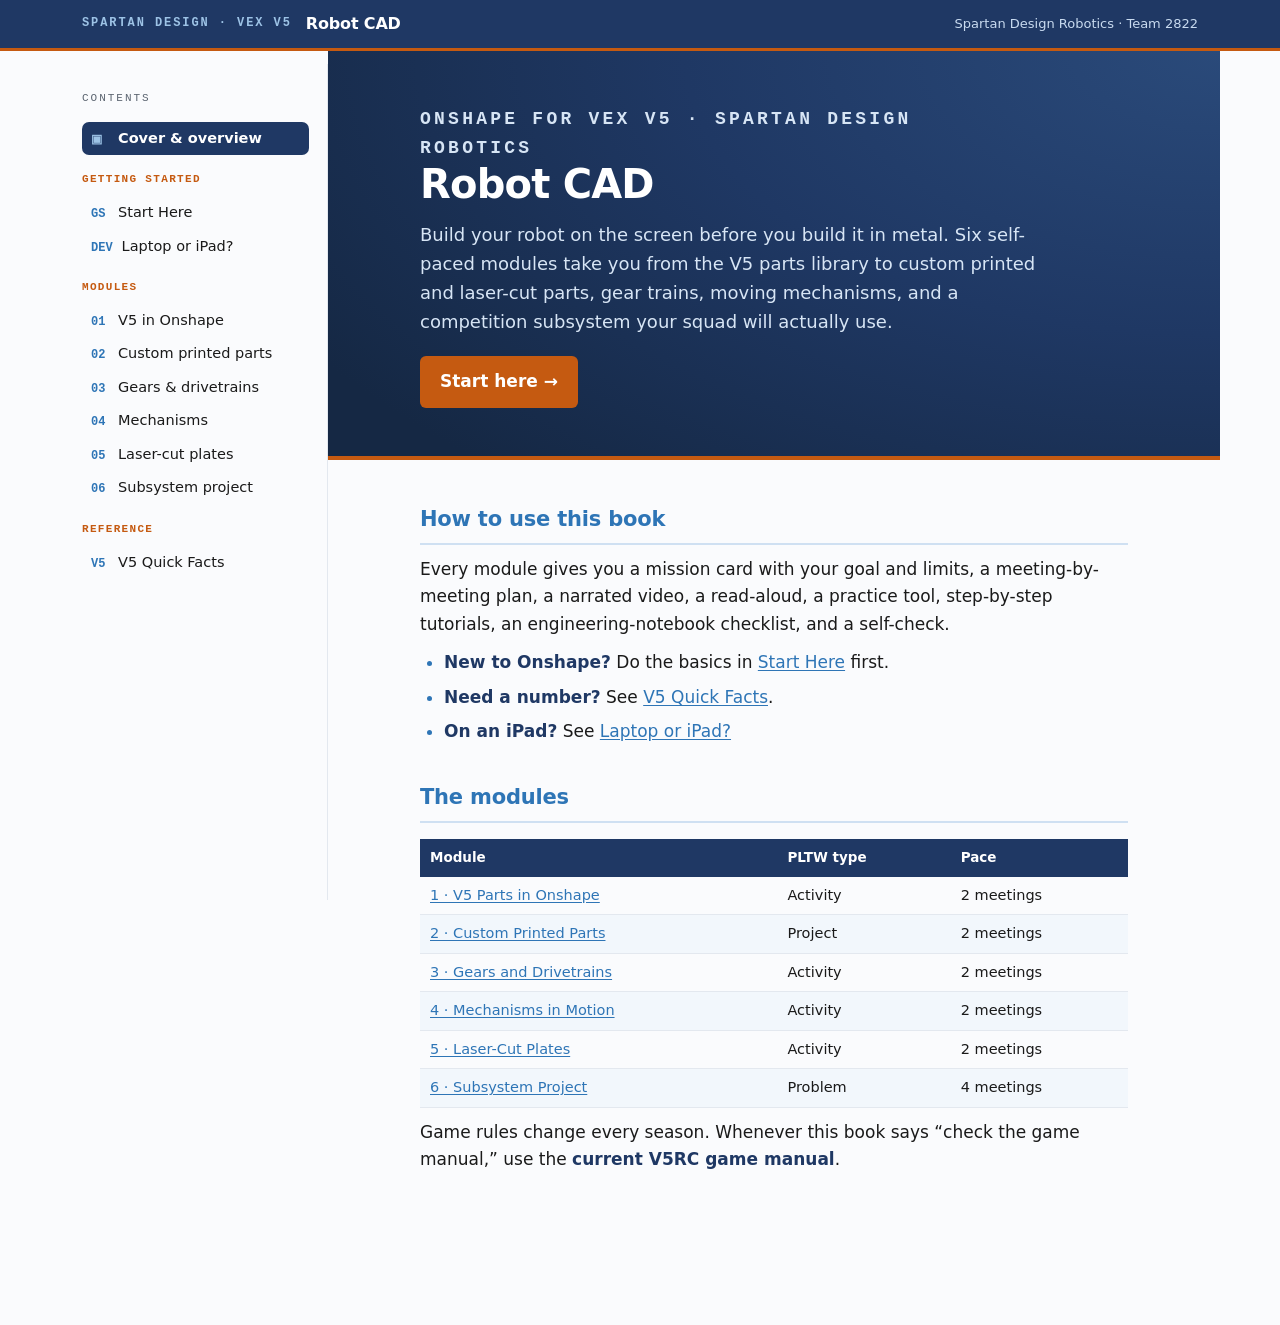
==== docs/index.html @ f84308ff "Initial commit" ====
<!doctype html>
<html lang="en"><head><meta charset="utf-8"><meta name="viewport" content="width=device-width, initial-scale=1">
<title>Robot CAD — Onshape for VEX V5</title><link rel="stylesheet" href="styles.css"></head>
<body data-chapter="index">
<header class="topbar"><div class="topbar__in"><span class="topbar__mark">SPARTAN DESIGN · VEX V5</span><span class="topbar__title">Robot CAD</span>
<span class="topbar__school">Spartan Design Robotics · Team 2822</span><button class="menu-btn" id="menuBtn" aria-label="Toggle contents">Contents</button></div></header>
<div class="book"><nav class="toc" id="toc" aria-label="Table of contents"></nav>
<main class="main">
<section class="hero"><div class="hero__in"><p class="hero__eyebrow">Onshape for VEX V5 · Spartan Design Robotics</p><h1>Robot CAD</h1>
<p>Build your robot on the screen before you build it in metal. Six self-paced modules take you from the V5 parts library to custom printed and laser-cut parts, gear trains, moving mechanisms, and a competition subsystem your squad will actually use.</p>
<a class="cta" href="start-here.html">Start here →</a></div></section>
<section class="toc-full prose"><h2>How to use this book</h2>
<p>Every module gives you a mission card with your goal and limits, a meeting-by-meeting plan, a narrated video, a read-aloud, a practice tool, step-by-step tutorials, an engineering-notebook checklist, and a self-check.</p>
<ul><li><strong>New to Onshape?</strong> Do the basics in <a href="start-here.html">Start Here</a> first.</li><li><strong>Need a number?</strong> See <a href="v5-facts.html">V5 Quick Facts</a>.</li><li><strong>On an iPad?</strong> See <a href="devices.html">Laptop or iPad?</a></li></ul>
<h2>The modules</h2><table class="dtable"><thead><tr><th>Module</th><th>PLTW type</th><th>Pace</th></tr></thead><tbody><tr><td><a href="module-1.html">1 · V5 Parts in Onshape</a></td><td>Activity</td><td>2 meetings</td></tr><tr><td><a href="module-2.html">2 · Custom Printed Parts</a></td><td>Project</td><td>2 meetings</td></tr><tr><td><a href="module-3.html">3 · Gears and Drivetrains</a></td><td>Activity</td><td>2 meetings</td></tr><tr><td><a href="module-4.html">4 · Mechanisms in Motion</a></td><td>Activity</td><td>2 meetings</td></tr><tr><td><a href="module-5.html">5 · Laser-Cut Plates</a></td><td>Activity</td><td>2 meetings</td></tr><tr><td><a href="module-6.html">6 · Subsystem Project</a></td><td>Problem</td><td>4 meetings</td></tr></tbody></table>
<p>Game rules change every season. Whenever this book says “check the game manual,” use the <strong>current V5RC game manual</strong>.</p></section>
</main></div>
<script src="nav.js"></script>
<script src="learn.js"></script>
<script src="robotcad.js"></script>
</body></html>
---- docs/styles.css ----
/* =========================================================
   Automation & Robotics — VEX EXP Textbook
   Shared stylesheet. Restyle the whole book from this one file.
   Palette continues the course's printed-doc design system.
   ========================================================= */

:root{
  --navy:#1F3864;
  --navy-deep:#152844;
  --blue:#2E75B6;
  --blue-ink:#1F4D78;
  --orange:#C55A11;
  --soft:#F2F7FC;      /* learn/info callout bg */
  --soft-line:#CFE0F2;
  --green-bg:#E2EFDA;  /* positive callout bg */
  --green-ink:#3F6B2A;
  --amber-bg:#FBEFD6;  /* safety callout bg */
  --amber-ink:#8A5400;
  --amber-line:#E7C77E;
  --ink:#1A1A1A;
  --gray:#5B6470;
  --paper:#FFFFFF;
  --wash:#FAFBFD;
  --rule:#E3E8EF;

  --font-body: ui-sans-serif, system-ui, -apple-system, "Segoe UI", Roboto, Arial, sans-serif;
  --font-mono: ui-monospace, "Cascadia Code", Consolas, "SF Mono", Menlo, monospace;

  --maxw: 1160px;
  --rail: 268px;
}

*{box-sizing:border-box;}
html{scroll-behavior:smooth;}
@media (prefers-reduced-motion: reduce){ html{scroll-behavior:auto;} *{animation:none!important;transition:none!important;} }

body{
  margin:0;
  font-family:var(--font-body);
  color:var(--ink);
  background:var(--wash);
  line-height:1.62;
  font-size:17px;
  -webkit-font-smoothing:antialiased;
  text-rendering:optimizeLegibility;
}

a{color:var(--blue);text-underline-offset:2px;}
a:hover{color:var(--navy);}
:focus-visible{outline:3px solid var(--orange);outline-offset:2px;border-radius:3px;}

/* ---------- Top bar ---------- */
.topbar{
  position:sticky;top:0;z-index:30;
  background:var(--navy);color:#fff;
  border-bottom:3px solid var(--orange);
}
.topbar__in{
  max-width:var(--maxw);margin:0 auto;padding:11px 22px;
  display:flex;align-items:center;gap:14px;
}
.topbar__mark{
  font-family:var(--font-mono);font-size:12px;letter-spacing:.16em;
  text-transform:uppercase;color:#9DC3E6;font-weight:600;
}
.topbar__title{font-weight:800;letter-spacing:-.01em;font-size:16px;}
.topbar__school{margin-left:auto;font-size:13px;color:#C9DBF0;}
.menu-btn{display:none;}

/* ---------- Shell ---------- */
.book{
  max-width:var(--maxw);margin:0 auto;
  display:grid;grid-template-columns:var(--rail) 1fr;gap:0;
  align-items:start;
}

/* ---------- Sidebar / TOC ---------- */
.toc{
  position:sticky;top:64px;align-self:start;
  height:calc(100vh - 64px);overflow-y:auto;
  padding:26px 18px 40px 22px;
  border-right:1px solid var(--rule);
  background:var(--wash);
}
.toc__head{
  font-family:var(--font-mono);font-size:11px;letter-spacing:.18em;
  text-transform:uppercase;color:var(--gray);margin:0 0 14px;
}
.toc__unit{margin:0 0 6px;}
.toc__unit > .unit-label{
  display:block;font-family:var(--font-mono);font-size:11px;letter-spacing:.12em;
  text-transform:uppercase;color:var(--orange);font-weight:700;
  margin:16px 0 7px;
}
.toc a, .toc span.dim{
  display:flex;gap:9px;align-items:baseline;
  padding:5px 9px;border-radius:7px;
  font-size:14.5px;text-decoration:none;color:var(--ink);
}
.toc a:hover{background:var(--soft);color:var(--navy);}
.toc .num{
  font-family:var(--font-mono);font-size:12px;color:var(--blue);
  min-width:18px;font-weight:700;
}
.toc span.dim{color:#9AA3AF;cursor:default;}
.toc span.dim .num{color:#C2C9D2;}
.toc a[aria-current="page"]{
  background:var(--navy);color:#fff;font-weight:700;
}
.toc a[aria-current="page"] .num{color:#9DC3E6;}

/* ---------- Main column ---------- */
.main{padding:0 0 80px;min-width:0;}
.wrap{max-width:760px;margin:0 auto;padding:0 26px;}

/* ---------- Chapter header band (signature) ---------- */
.chead{
  background:
    radial-gradient(120% 140% at 100% 0%, #2A4A7A 0%, var(--navy) 46%, var(--navy-deep) 100%);
  color:#fff;border-bottom:4px solid var(--orange);
}
.chead__in{
  max-width:760px;margin:0 auto;padding:34px 26px 30px;
  display:grid;grid-template-columns:auto 1fr;gap:22px;align-items:center;
}
.chead__num{
  font-family:var(--font-mono);font-weight:700;
  font-size:64px;line-height:.9;color:#fff;
  padding-right:22px;border-right:2px solid rgba(157,195,230,.4);
}
.chead__eyebrow{
  font-family:var(--font-mono);font-size:12px;letter-spacing:.16em;
  text-transform:uppercase;color:#9DC3E6;font-weight:600;margin:0 0 7px;
}
.chead__title{font-size:30px;line-height:1.12;font-weight:800;letter-spacing:-.015em;margin:0;}
.lede{
  max-width:760px;margin:0 auto;padding:22px 26px 4px;
}
.lede p{margin:0;font-size:18.5px;color:var(--blue-ink);font-weight:500;}

/* ---------- Prose ---------- */
.prose h2{
  font-size:21px;font-weight:800;letter-spacing:-.01em;color:var(--blue);
  margin:34px 0 8px;padding-bottom:7px;border-bottom:2px solid var(--soft-line);
}
.prose h3{font-size:17px;font-weight:800;color:var(--blue-ink);margin:22px 0 6px;}
.prose p{margin:11px 0;}
.prose ul,.prose ol{margin:11px 0;padding-left:24px;}
.prose li{margin:7px 0;}
.prose strong{color:var(--navy);font-weight:700;}
.prose em{color:var(--ink);}
.prose hr{display:none;}
.prose ul li::marker{color:var(--blue);}
.prose ol li::marker{color:var(--blue);font-weight:700;}

/* ---------- Callout cards ---------- */
.card{
  margin:18px 0;border-radius:11px;padding:15px 17px 15px 18px;
  border:1px solid var(--soft-line);background:var(--soft);
  border-left:5px solid var(--blue);
}
.card__title{
  display:flex;align-items:center;gap:8px;
  font-weight:800;color:var(--navy);font-size:15px;margin:0 0 8px;
}
.card__title .ic{font-size:16px;}
.card ul{margin:6px 0 0;padding-left:20px;}
.card li{margin:6px 0;font-size:15.5px;}
.card p{margin:8px 0;font-size:15.5px;}
.card--tip{background:#FFF3EA;border-color:#F0C9A6;border-left-color:var(--orange);}
.card--tip .card__title{color:var(--orange);}
.card--tip h3{margin-top:0;}
.card--note{background:var(--green-bg);border-color:#C5DDB4;border-left-color:var(--green-ink);}
.card--note .card__title,.card--note strong{color:var(--green-ink);}
.card--safe{background:var(--amber-bg);border-color:var(--amber-line);border-left-color:var(--amber-ink);}
.card--safe .card__title{color:var(--amber-ink);}

/* external link affordance */
a.ext::after{content:"\2197";font-size:.78em;margin-left:2px;color:var(--blue);vertical-align:super;}

/* ---------- Key terms chips ---------- */
.terms{display:flex;flex-wrap:wrap;gap:7px;margin:12px 0 4px;}
.terms .term{
  font-family:var(--font-mono);font-size:12.5px;
  background:#fff;border:1px solid var(--soft-line);color:var(--blue-ink);
  padding:4px 9px;border-radius:999px;
}

/* ---------- Sources ---------- */
.sources{
  margin-top:30px;padding-top:14px;border-top:1px solid var(--rule);
  font-size:13px;color:var(--gray);
}

/* ---------- Pager ---------- */
.pager{
  max-width:760px;margin:34px auto 0;padding:0 26px;
  display:flex;gap:12px;justify-content:space-between;
}
.pager a{
  flex:1;text-decoration:none;border:1px solid var(--rule);border-radius:11px;
  padding:13px 16px;background:#fff;color:var(--ink);transition:border-color .15s,transform .15s;
}
.pager a:hover{border-color:var(--blue);transform:translateY(-1px);}
.pager .dir{font-family:var(--font-mono);font-size:11px;letter-spacing:.12em;text-transform:uppercase;color:var(--gray);}
.pager .name{display:block;font-weight:700;color:var(--navy);margin-top:3px;}
.pager .next{text-align:right;}
.pager .ph{flex:1;}

/* ---------- Landing (index) ---------- */
.hero{
  background:radial-gradient(120% 140% at 100% 0%, #2A4A7A 0%, var(--navy) 50%, var(--navy-deep) 100%);
  color:#fff;border-bottom:4px solid var(--orange);
}
.hero__in{max-width:760px;margin:0 auto;padding:54px 26px 44px;}
.hero__eyebrow{font-family:var(--font-mono);font-size:12px;letter-spacing:.18em;text-transform:uppercase;color:#9DC3E6;font-weight:600;margin:0 0 12px;}
.hero h1{font-size:40px;line-height:1.06;font-weight:800;letter-spacing:-.02em;margin:0 0 14px;max-width:18ch;}
.hero p{font-size:18px;color:#D7E5F5;margin:0;max-width:54ch;}
.toc-full{max-width:760px;margin:0 auto;padding:8px 26px 60px;}

/* ---------- Mobile ---------- */
@media (max-width:880px){
  .book{grid-template-columns:1fr;}
  .menu-btn{
    display:inline-flex;margin-left:auto;background:rgba(255,255,255,.12);
    color:#fff;border:1px solid rgba(255,255,255,.3);border-radius:8px;
    padding:6px 11px;font-size:13px;font-family:var(--font-mono);letter-spacing:.08em;cursor:pointer;
  }
  .topbar__school{display:none;}
  .toc{
    position:static;height:auto;border-right:none;border-bottom:1px solid var(--rule);
    display:none;
  }
  .toc.open{display:block;}
  .chead__num{font-size:46px;}
  .chead__title{font-size:24px;}
}

/* ---------- Figures, formulas & data tables (added Ch. 3) ---------- */
.fig{margin:26px 0;}
.fig svg{display:block;width:100%;max-width:640px;height:auto;margin:0 auto;}
.fig figcaption{
  font-size:13.5px;color:var(--gray);text-align:center;
  max-width:54ch;margin:10px auto 0;line-height:1.45;
}
.formula{
  font-family:var(--font-mono);font-size:16px;color:var(--blue-ink);
  background:var(--soft);border-left:5px solid var(--blue);
  border-radius:0 10px 10px 0;padding:12px 16px;margin:14px 0;
}
.dtable{
  width:100%;border-collapse:collapse;margin:16px 0 6px;font-size:14.5px;
}
.dtable th{
  background:var(--navy);color:#fff;font-weight:700;text-align:left;
  padding:8px 10px;font-size:13.5px;
}
.dtable td{
  padding:7px 10px;border-bottom:1px solid var(--rule);vertical-align:top;
}
.dtable tbody tr:nth-child(even){background:var(--soft);}
.tnote{font-size:13px;color:var(--gray);margin:2px 0 18px;}
@media (max-width:880px){
  .dtable{display:block;overflow-x:auto;white-space:nowrap;}
}

/* inline mono for short math fragments (added Ch. 4) */
.inl{
  font-family:var(--font-mono);font-size:.92em;
  background:#F4F4F4;padding:1px 5px;border-radius:4px;color:var(--blue-ink);
}

/* build-constraint callout (added Ch. 4) — navy "rules of the build" accent */
.card--constraint{background:#F1F5FB;border-color:#CFE0F2;border-left-color:var(--navy);}
.card--constraint .card__title{color:var(--navy);}

/* ---------- CAD track: "see it" callouts for Onshape / technical drawings ---------- */
.card--cad{background:#ECF5F6;border-color:#BBDDE0;border-left-color:#1E6470;}
.card--cad .card__title{color:#1E6470;}
.card--cad .cad-note{font-size:13.5px;color:var(--gray);margin:8px 0 0;}
.card--cad .cad-try{
  margin:12px 0 0;padding:10px 12px;background:#fff;border:1px dashed #9FC6CB;
  border-radius:8px;font-size:14.5px;
}
.card--cad .cad-try strong{color:var(--orange);}
/* simplified engineering-drawing figure */
.cad-dwg{display:block;width:100%;max-width:620px;height:auto;margin:4px auto 0;}

/* ---------- "Code it" enrichment card (code track) ---------- */
.card--code{background:#F1F1FB;border-color:#D3D2F0;border-left-color:#4B4DA6;}
.card--code .card__title{color:#4B4DA6;}
.card--code .code{margin:11px 0 0;}
.card--code .code-try{
  margin:12px 0 0;padding:10px 12px;background:#fff;border:1px dashed #B6B5E2;
  border-radius:8px;font-size:14.5px;
}
.card--code .code-try strong{color:var(--orange);}
.code .mark{color:#4B4DA6;font-weight:700;}

/* ---------- code & pseudocode blocks (added Ch. 9) ---------- */
.codetag{
  display:block;font-family:var(--font-mono);font-size:10.5px;letter-spacing:.14em;
  text-transform:uppercase;font-weight:700;color:var(--gray);margin:18px 0 5px;
}
.codetag .dot{color:var(--blue);}
.codetag.plan .dot{color:var(--orange);}
.code{
  font-family:var(--font-mono);font-size:13.5px;line-height:1.6;
  background:#F4F4F4;border:1px solid #E4E4E4;border-left:3px solid var(--blue);
  border-radius:8px;padding:13px 16px;margin:0 0 6px;color:#243240;
  white-space:pre;overflow-x:auto;tab-size:2;
}
.code.plan{border-left-color:var(--orange);}
.code .cmt{color:#6E7B89;font-style:italic;}
.code .kw{color:var(--blue);font-weight:700;}
.code .lit{color:#1E6470;}

/* ---------- Line simulator + code tutorial (added Ch. 12) ---------- */
.sim{margin:26px 0;background:var(--paper);border:1px solid var(--rule);border-radius:14px;padding:14px 14px 12px;}
.sim svg{display:block;width:100%;height:auto;}
.sim__bar{display:flex;flex-wrap:wrap;gap:8px;align-items:center;margin:10px 0 0;}
.sim__btn{
  font:600 13px var(--font-body);color:var(--navy);background:var(--soft);
  border:1px solid var(--soft-line);border-radius:8px;padding:6px 12px;cursor:pointer;
}
.sim__btn:hover{background:#E4EEF9;}
.sim__btn--go{background:var(--navy);color:#fff;border-color:var(--navy);}
.sim__btn--go:hover{background:var(--navy-deep);}
.sim__phase{margin-left:auto;font-family:var(--font-mono);font-size:12px;color:var(--gray);}
.sim__say{margin:10px 0 0;padding:10px 12px;background:var(--soft);border-left:4px solid var(--blue);
  border-radius:0 8px 8px 0;font-size:15px;min-height:3.2em;}
.sim__split{display:grid;grid-template-columns:1fr;gap:12px;margin-top:12px;}
.sim__code{margin:0;}
.sim__code .ln{display:block;border-radius:4px;padding:0 4px;margin:0 -4px;transition:background .2s;}
.sim__code .ln.on{background:#FFE3CC;box-shadow:inset 3px 0 0 var(--orange);}
.sim__legend{font-size:13px;color:var(--gray);margin:6px 0 0;}
@media (max-width:640px){ .sim__phase{margin-left:0;width:100%;} }

/* step-by-step code tutorial */
.tut{counter-reset:tut;margin:18px 0;}
.tut__step{position:relative;border:1px solid var(--rule);background:var(--paper);border-radius:12px;
  padding:16px 18px 14px 62px;margin:0 0 16px;}
.tut__step::before{
  counter-increment:tut;content:counter(tut);
  position:absolute;left:16px;top:15px;width:32px;height:32px;border-radius:50%;
  background:var(--navy);color:#fff;font-weight:800;font-size:16px;
  display:flex;align-items:center;justify-content:center;
}
.tut__step h3{margin:2px 0 6px;font-size:18px;color:var(--navy);}
.tut__step .code{margin:10px 0 6px;}
.tut__step svg{display:block;width:100%;max-width:560px;height:auto;margin:8px auto 4px;}
.tut__goal{font-size:13px;font-family:var(--font-mono);letter-spacing:.06em;text-transform:uppercase;color:var(--orange);font-weight:700;margin:0;}
.tut__check{margin:10px 0 0;padding:9px 12px;background:var(--green-bg);border-radius:8px;font-size:14.5px;}
.tut__check strong{color:var(--green-ink);}
.tut__fix{margin:8px 0 0;padding:9px 12px;background:var(--amber-bg);border-radius:8px;font-size:14.5px;}
.tut__fix strong{color:var(--amber-ink);}
.code .new{background:#E6F0FA;display:inline-block;min-width:100%;margin:0 -16px;padding:0 16px;box-sizing:content-box;box-shadow:inset 3px 0 0 var(--blue);}
@media (max-width:640px){ .tut__step{padding:52px 14px 12px;} .tut__step::before{left:14px;top:12px;} }

/* embedded video (added Ch. 12) */
.video{margin:22px 0 28px;}
.video video{display:block;width:100%;height:auto;border-radius:12px;border:1px solid var(--rule);background:#000;}
.video figcaption{font-size:13.5px;color:var(--gray);text-align:center;margin:8px 0 0;}

/* two-column simulator + toggle (added Ch. 10) */
.sim__split--2{grid-template-columns:minmax(0,1.35fr) minmax(0,1fr);align-items:center;margin-top:0;}
.sim__split--2 svg{max-width:300px;margin:0 auto;}
.sim__toggle{font-size:14px;color:var(--ink);display:inline-flex;align-items:center;gap:6px;cursor:pointer;}
@media (max-width:760px){ .sim__split--2{grid-template-columns:1fr;} }
.tut__pair{display:grid;grid-template-columns:minmax(0,.8fr) minmax(0,1.2fr);gap:10px;align-items:start;}
.tut__pair .code{margin:10px 0 6px;}
@media (max-width:760px){ .tut__pair{grid-template-columns:1fr;} }

/* simulator sliders (added Ch. 11) */
.sim__ctl{display:flex;flex-wrap:wrap;gap:10px 22px;margin:8px 0 0;font-size:14px;color:var(--ink);}
.sim__ctl label{display:inline-flex;align-items:center;gap:8px;}
.sim__ctl input[type=range]{width:180px;accent-color:var(--orange);}
.calib{display:grid;grid-template-columns:repeat(10,minmax(0,1fr));gap:4px;margin:10px 0 0;}
.calib span{font-family:var(--font-mono);font-size:12px;text-align:center;padding:4px 0;border-radius:5px;background:#E3E8EF;color:var(--gray);}
.calib span.got{background:#DEEAF6;color:var(--blue-ink);font-weight:700;}
.calib span.now{background:#FFE3CC;color:var(--orange);font-weight:700;}
.calib__out{display:flex;flex-wrap:wrap;gap:8px 18px;margin:10px 0 0;font-family:var(--font-mono);font-size:14px;}
.calib__out b{color:var(--navy);}

/* virtual controller (added Ch. 13) */
.pad{display:flex;justify-content:space-between;align-items:center;gap:12px;margin:10px 0 4px;padding:10px 18px;background:#1F3864;border-radius:40px;color:#fff;}
.pad__stick{display:flex;flex-direction:column;align-items:center;gap:6px;min-width:150px;}
.pad__lab{font-size:12px;color:#C9DBF0;}
.pad__lab b{color:#fff;}
.pad__v{writing-mode:vertical-lr;direction:rtl;height:130px;width:30px;accent-color:var(--orange);cursor:grab;}
.pad__v.h{writing-mode:horizontal-tb;direction:ltr;height:30px;width:150px;}
.pad .inl{background:rgba(255,255,255,.15);color:#fff;}
.pad__btns{display:flex;flex-direction:column;gap:8px;}
.pad__btns .sim__btn{min-width:84px;touch-action:none;user-select:none;}
@media (max-width:560px){ .pad{border-radius:18px;padding:10px;} .pad__stick{min-width:0;} .pad__v.h{width:110px;} }
.code .newi{background:#E6F0FA;box-shadow:inset 0 -2px 0 var(--blue);border-radius:3px;}

/* plan builder (added Ch. 9) */
.plan{display:grid;grid-template-columns:1fr 1fr;gap:14px;margin:12px 0 0;}
.plan__h{font-size:12px;font-family:var(--font-mono);letter-spacing:.1em;text-transform:uppercase;color:var(--gray);font-weight:700;margin:0 0 6px;}
.plan__bank{display:flex;flex-direction:column;gap:6px;}
.plan__bank .sim__btn{text-align:left;font-weight:600;}
.plan__list{margin:0;padding-left:22px;min-height:120px;background:#F4F4F4;border:1px dashed #C9D2DD;border-radius:8px;padding-top:8px;padding-bottom:8px;}
.plan__list li{margin:4px 0;}
.plan__step{font:14px var(--font-mono);background:#fff;border:1px solid var(--soft-line);border-radius:6px;padding:5px 8px;cursor:pointer;text-align:left;color:var(--ink);width:calc(100% - 8px);}
.plan__step span{color:var(--gray);float:right;}
.plan__step.on{background:#FFE3CC;border-color:var(--orange);}
.plan__empty{list-style:none;color:var(--gray);font-size:13px;margin-left:-22px !important;}
@media (max-width:640px){ .plan{grid-template-columns:1fr;} }

/* setup checklist (added Set Up Your Tools) */
.checks{list-style:none;margin:0;padding:0;}
.checks li{margin:6px 0;font-size:15.5px;}
.checks label{display:flex;gap:10px;align-items:flex-start;cursor:pointer;}
.checks input{margin-top:4px;width:18px;height:18px;accent-color:var(--green-ink);flex:none;}
.checks__bar{height:10px;border-radius:5px;background:#E3E8EF;margin:10px 0 0;overflow:hidden;}
.checks__bar span{display:block;height:100%;width:0;background:var(--green-ink);transition:width .3s;}

/* robot-or-not cards (added Ch. 2) */
.rq{display:grid;grid-template-columns:repeat(auto-fill,minmax(130px,1fr));gap:8px;}
.rq__card{display:flex;flex-direction:column;align-items:center;gap:4px;padding:10px 6px;border:2px solid var(--soft-line);border-radius:12px;background:#fff;cursor:pointer;font:600 14px var(--font-body);color:var(--ink);}
.rq__card:hover{border-color:var(--blue);}
.rq__card.on{border-color:var(--orange);background:#FFF3EA;}
.rq__ic{font-size:30px;}
.rq__chip{display:inline-block;font:700 12px var(--font-mono);padding:2px 8px;border-radius:999px;margin:0 2px 6px 0;}
.rq__chip.yes{background:var(--green-bg);color:var(--green-ink);}
.rq__chip.no{background:#FDE8E6;color:#B42318;}

/* interactive decision matrix (added Ch. 5) */
.dm__wrap{overflow-x:auto;}
.dm__t{min-width:520px;white-space:normal;}
.dm__t input{font:inherit;font-size:14px;border:1px solid var(--soft-line);border-radius:6px;padding:4px 6px;background:#fff;color:var(--ink);}
.dm__t thead input{font-weight:700;width:100%;min-width:90px;}
.dm__rn{width:100%;min-width:140px;}
.dm__w,.dm__s{width:52px;}
.dm__x{display:block;font-family:var(--font-mono);font-size:11px;color:var(--gray);margin-top:2px;}
.dm__tot{font-family:var(--font-mono);font-weight:800;font-size:16px;}
.dm__tot.win{background:#FFE3CC !important;color:var(--orange);}
.dm__msg{font-size:14.5px;margin:6px 0 0;}

/* decomposition explorer (added Ch. 7) */
.dz__tabs{display:flex;flex-wrap:wrap;gap:6px;margin:0 0 10px;}
.dz{display:grid;grid-template-columns:minmax(0,1fr) 28px minmax(0,1fr);gap:8px;align-items:center;}
.dz__head{font:700 12px var(--font-mono);letter-spacing:.1em;text-transform:uppercase;color:var(--gray);}
.dz__job{text-align:left;font:600 15px var(--font-body);padding:10px 12px;border:2px solid var(--soft-line);border-radius:10px;background:#fff;cursor:pointer;color:var(--ink);}
.dz__job:hover{border-color:var(--blue);}
.dz__job.on{border-color:var(--orange);background:#FFF3EA;}
.dz__arrow{text-align:center;color:var(--gray);font-size:20px;}
.dz__tool{font-weight:700;color:var(--navy);background:var(--soft);border-radius:10px;padding:10px 12px;font-size:15px;}

/* ---------- Model & Make additions ---------- */
.gloss{margin:1em 0;}
.gloss dt{font-weight:700;color:var(--navy);margin-top:14px;}
.gloss dt .wk{font-family:var(--font-mono);font-size:11px;letter-spacing:.08em;text-transform:uppercase;color:var(--gray);font-weight:600;margin-left:8px;}
.gloss dd{margin:2px 0 0 0;}
.cta{display:inline-block;background:var(--orange);color:#fff;font-weight:700;text-decoration:none;padding:12px 20px;border-radius:6px;margin:6px 0 4px;}
.cta:hover{background:var(--navy);color:#fff;}
.hero .cta{margin-top:20px;}
.dtable{max-width:100%;}
.prose .tablewrap{overflow-x:auto;}

/* ---------- Listen bar ---------- */
.listen{margin:18px 0 6px;padding:12px 14px;background:var(--soft);border:1px solid var(--soft-line);border-radius:12px;}
.listen__head{display:flex;align-items:center;gap:8px;margin-bottom:8px;color:var(--navy);}
.listen__len{margin-left:auto;font-family:var(--font-mono);font-size:12px;color:var(--gray);}
.listen audio{width:100%;}
.listen__speed{display:flex;gap:6px;align-items:center;flex-wrap:wrap;margin-top:6px;font-size:14px;color:var(--gray);}
.listen__speed button{font:inherit;font-size:13px;padding:4px 10px;border:1px solid var(--soft-line);background:#fff;border-radius:999px;cursor:pointer;color:var(--ink);}
.listen__speed button[aria-pressed="true"]{background:var(--navy);color:#fff;border-color:var(--navy);}

/* ---------- Self-check quiz ---------- */
.quiz{margin:18px 0 26px;}
.quiz__intro{color:var(--gray);font-size:15px;}
.quiz__q{border:1px solid var(--rule);background:var(--paper);border-radius:12px;padding:12px 14px 10px;margin:0 0 14px;}
.quiz__q legend{font-weight:700;color:var(--ink);padding:0 4px;font-size:17px;line-height:1.4;}
.quiz__n{display:inline-grid;place-items:center;width:26px;height:26px;border-radius:50%;background:var(--navy);color:#fff;font-size:13px;margin-right:4px;vertical-align:1px;}
.quiz__opts{display:grid;gap:8px;margin:8px 0 4px;}
.quiz__opt{display:flex;gap:10px;align-items:flex-start;text-align:left;font:inherit;font-size:16px;line-height:1.4;padding:10px 12px;border:1.5px solid var(--rule);border-radius:10px;background:#fff;color:var(--ink);cursor:pointer;}
.quiz__opt:hover:not(:disabled){border-color:var(--blue);background:var(--soft);}
.quiz__l{flex:none;font-family:var(--font-mono);font-weight:700;color:var(--blue);}
.quiz__opt.is-right{border-color:var(--green-ink);background:var(--green-bg);}
.quiz__opt.is-right .quiz__l{color:var(--green-ink);}
.quiz__opt.is-wrong{border-color:#B42318;background:#FDECEA;opacity:.75;text-decoration:line-through;}
.quiz__opt:disabled{cursor:default;}
.quiz__fb{margin:6px 0 2px;font-size:15px;min-height:0;}
.quiz__fb.is-right{padding:8px 10px;background:var(--green-bg);border-radius:8px;}
.quiz__fb.is-right strong{color:var(--green-ink);}
.quiz__fb.is-wrong{padding:8px 10px;background:var(--amber-bg);border-radius:8px;}
.quiz__fb.is-wrong strong{color:var(--amber-ink);}
.quiz__foot{display:flex;align-items:center;gap:10px;flex-wrap:wrap;}
.quiz__score{font-weight:700;color:var(--navy);}

/* ---------- Dial caliper practice ---------- */
.dialsim .sim__bar label{font-size:14.5px;}
.dialsim__range{flex:1;min-width:160px;accent-color:var(--orange);}
.dialsim__in{font:inherit;font-family:var(--font-mono);font-size:16px;padding:5px 8px;border:1.5px solid var(--rule);border-radius:8px;width:7em;}
.dialsim__practice{border-top:1px dashed var(--rule);padding-top:10px;}
.transcript{margin:-14px 0 24px;font-size:15px;}
.transcript summary{cursor:pointer;color:var(--blue);font-weight:600;}
.transcript p{background:var(--paper);border:1px solid var(--rule);border-radius:10px;padding:10px 12px;margin:8px 0 0;}

/* ---------- More interactives ---------- */
.viewsim__grid{display:grid;grid-template-columns:minmax(0,.9fr) minmax(0,1.1fr);gap:14px;align-items:center;}
.viewsim__obj svg{max-width:260px;margin:0 auto;}
.viewsim__ask{font-size:17px;margin:0 0 8px;}
.viewsim__opts{display:grid;grid-template-columns:repeat(3,minmax(0,1fr));gap:8px;}
.viewsim__opt{position:relative;background:#fff;border:1.5px solid var(--rule);border-radius:10px;padding:8px;cursor:pointer;}
.viewsim__opt svg{width:100%;height:96px;}
.viewsim__opt span{position:absolute;left:8px;top:6px;font-family:var(--font-mono);font-weight:700;color:var(--blue);font-size:13px;}
.viewsim__opt:hover{border-color:var(--blue);}
.viewsim__opt.is-right{border-color:var(--green-ink);background:var(--green-bg);}
.viewsim__opt.is-wrong{border-color:#B42318;background:#FDECEA;opacity:.7;}
@media (max-width:640px){.viewsim__grid{grid-template-columns:1fr;}}
.fitsim .sim__bar label{display:flex;align-items:center;gap:8px;flex:1;font-size:14.5px;}
.fitsim__r{flex:1;accent-color:var(--orange);}
.devsim__in{display:grid;grid-template-columns:repeat(3,minmax(0,1fr));gap:10px;margin-bottom:8px;}
.devsim__in label{display:flex;flex-direction:column;font-size:14px;font-weight:600;color:var(--navy);gap:4px;}
.devsim__in input{font:inherit;font-family:var(--font-mono);font-size:16px;padding:6px 8px;border:1.5px solid var(--rule);border-radius:8px;}
.explodesim .sim__bar label,.overhangsim .sim__bar label{display:flex;align-items:center;gap:8px;flex:1;font-size:14.5px;}
.explodesim__r,.overhangsim__r{flex:1;accent-color:var(--orange);}
.decksim .sim__bar{gap:10px 14px;}
.decksim .sim__bar label{font-size:14px;display:flex;align-items:center;gap:6px;}
.decksim select{font:inherit;font-size:14px;padding:4px 6px;border:1.5px solid var(--rule);border-radius:8px;background:#fff;}
.dimsim__grid{display:grid;grid-template-columns:minmax(0,1.2fr) minmax(0,1fr);gap:12px;align-items:start;}
.dimsim__list{display:grid;gap:6px;font-size:14.5px;}
.dimsim__list label{display:flex;gap:8px;align-items:flex-start;padding:6px 8px;border:1px solid var(--rule);border-radius:8px;background:#fff;cursor:pointer;}
@media (max-width:700px){.dimsim__grid{grid-template-columns:1fr;}}
.kerfsim .sim__bar label,.slotsim .sim__bar label,.configsim .sim__bar label{display:flex;align-items:center;gap:8px;flex:1;font-size:14.5px;}
.kerfsim__r,.slotsim__r,.configsim__s{flex:1;accent-color:var(--orange);}
.configsim__grid{display:grid;grid-template-columns:minmax(0,1.2fr) minmax(0,.8fr);gap:12px;align-items:center;}
.configsim__grid svg{max-width:240px;margin:0 auto;}
.configsim__t label{display:flex;gap:8px;align-items:center;cursor:pointer;}
@media (max-width:640px){.configsim__grid{grid-template-columns:1fr;}}
.branchsim .sim__bar{gap:6px;}
.preflight__dims{display:grid;grid-template-columns:repeat(3,minmax(0,1fr)) minmax(0,1.6fr);gap:10px;}
.preflight__dims label{display:flex;flex-direction:column;font-size:14px;font-weight:600;color:var(--navy);gap:4px;}
.preflight__dims input{font:inherit;font-family:var(--font-mono);font-size:15px;padding:6px 8px;border:1.5px solid var(--rule);border-radius:8px;min-width:0;}
.preflight__list{display:grid;gap:6px;margin:12px 0 4px;font-size:14.5px;}
.preflight__list label{display:flex;gap:8px;align-items:flex-start;padding:6px 8px;border:1px solid var(--rule);border-radius:8px;background:#fff;cursor:pointer;}
@media (max-width:640px){.preflight__dims{grid-template-columns:repeat(3,minmax(0,1fr));}.preflight__name{grid-column:1/-1;}}

/* ---------- Mission card + step-by-step plan ---------- */
.mission{border:1px solid var(--rule);border-top:5px solid var(--navy);border-radius:12px;background:var(--paper);padding:14px 16px;margin:18px 0 8px;}
.mission__head{display:flex;flex-wrap:wrap;gap:8px 14px;align-items:center;}
.apb{display:inline-block;font-weight:800;font-size:14px;padding:4px 12px;border-radius:999px;color:#fff;}
.apb--activity{background:var(--blue);} .apb--project{background:var(--orange);} .apb--problem{background:var(--green-ink);}
.mission__when{font-family:var(--font-mono);font-size:13px;color:var(--gray);}
.mission__apb{font-size:15px;color:var(--gray);margin:8px 0 10px;}
.mission__grid{display:grid;grid-template-columns:repeat(3,minmax(0,1fr));gap:10px;}
.mission__box{background:#fff;border:1px solid var(--rule);border-radius:10px;padding:10px 12px;}
.mission__box--goal{border-color:var(--navy);box-shadow:inset 4px 0 0 var(--navy);}
.mission__box h3{margin:0 0 6px;font-size:16px;color:var(--navy);}
.mission__box ul{margin:0;padding-left:18px;font-size:15px;}
.mission__box li{margin:3px 0;}
@media (max-width:900px){.mission__grid{grid-template-columns:1fr;}}
.plan__intro,.plan__more{color:var(--gray);font-size:15px;}
.plan{display:grid;gap:12px;margin:8px 0 18px;}
.session{border:1px solid var(--rule);border-radius:12px;background:#fff;overflow:hidden;}
.session__head{margin:0;background:var(--navy);color:#fff;font-weight:800;padding:8px 14px;font-size:15px;}
.steps{list-style:none;counter-reset:st;margin:0;padding:6px 10px 4px;}
.steps li{counter-increment:st;display:grid;grid-template-columns:auto 64px 1fr;gap:10px;align-items:baseline;padding:7px 4px;border-bottom:1px dashed var(--rule);font-size:15.5px;}
.steps li::before{content:counter(st);display:inline-grid;place-items:center;width:24px;height:24px;border-radius:50%;background:var(--soft);color:var(--navy);font-weight:800;font-size:13px;}
.steps li:last-child{border-bottom:0;}
.steps__min{font-family:var(--font-mono);font-size:12.5px;font-weight:700;color:var(--orange);white-space:nowrap;}
.checkpoint{margin:0;padding:8px 14px;background:var(--green-bg);font-size:15px;}
.checkpoint span{color:var(--green-ink);font-weight:900;}
.devtable th[scope=row]{background:var(--soft);font-weight:700;width:24%;}
.devtable td{font-size:15px;}
@media (max-width:640px){.steps li{grid-template-columns:auto 1fr;}.steps__min{grid-column:2;}.steps li>span:last-child{grid-column:2;}}
.prose .plan{grid-template-columns:1fr;}
.devtable th[scope=row]{color:var(--navy);text-transform:none;letter-spacing:0;font-family:inherit;font-size:15px;}
@media (max-width:640px){.steps li{gap:2px 10px;padding:6px 2px;}}
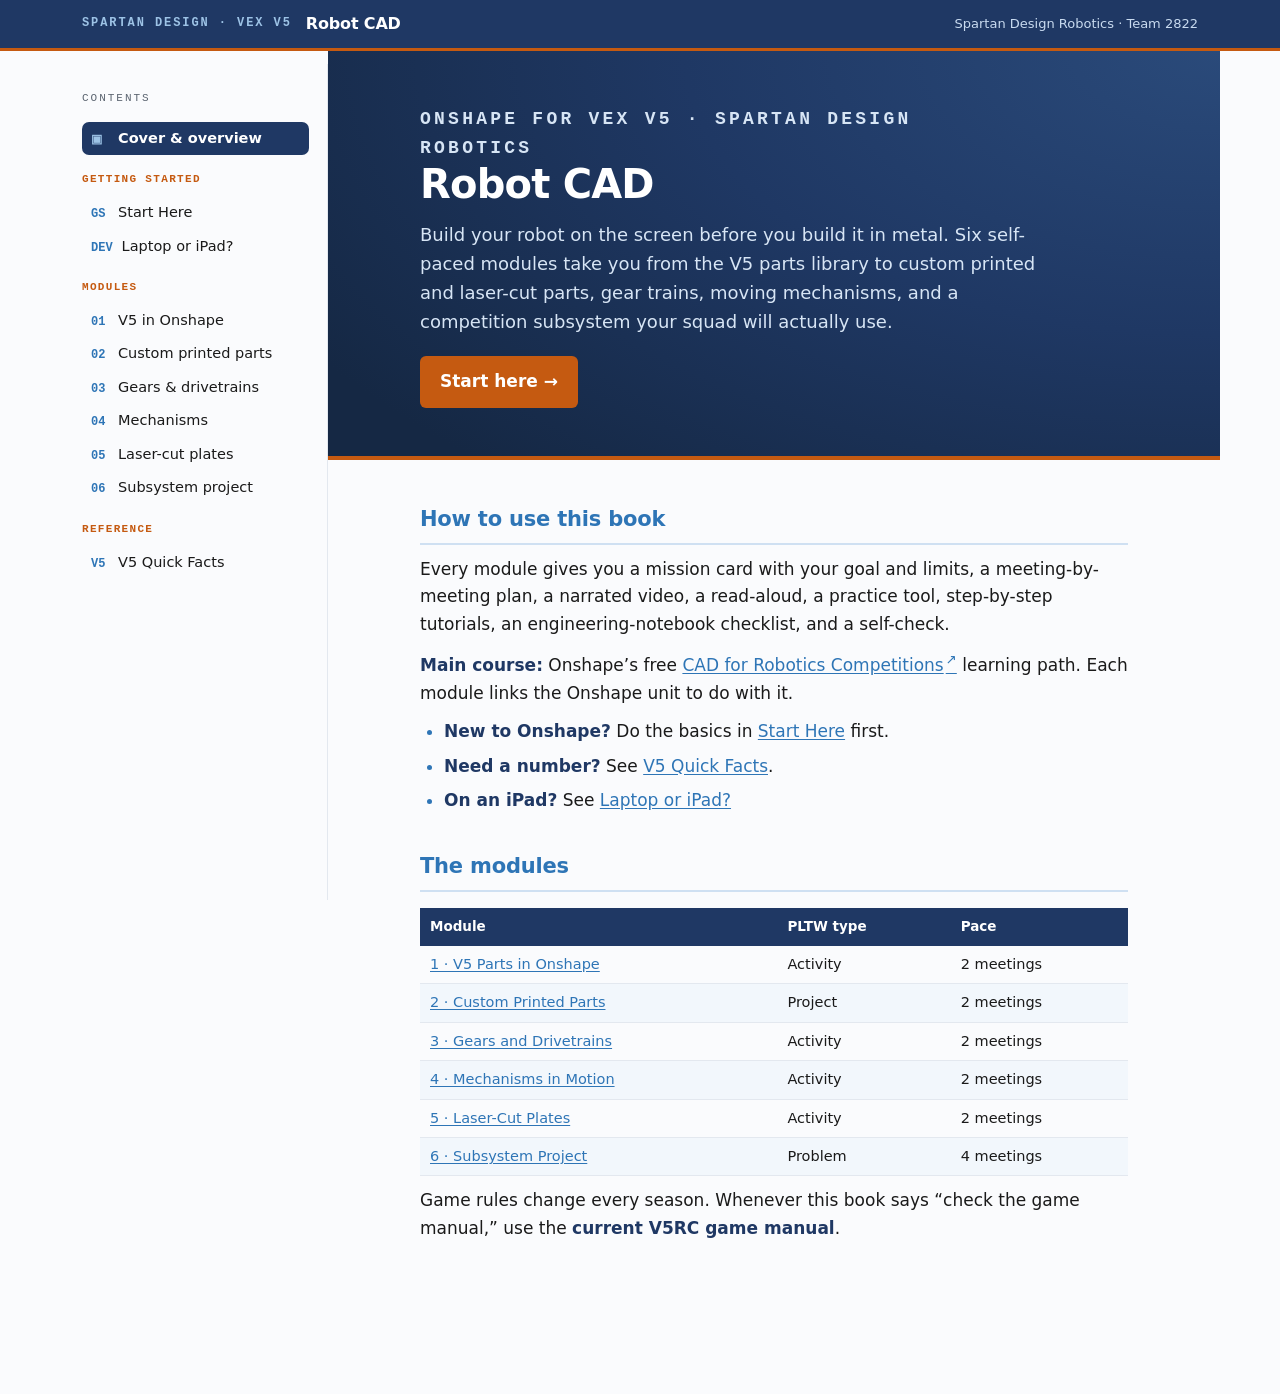
==== commit a7a6307e: "update" ====
--- a/docs/index.html
+++ b/docs/index.html
@@ -11,6 +11,7 @@
 <a class="cta" href="start-here.html">Start here →</a></div></section>
 <section class="toc-full prose"><h2>How to use this book</h2>
 <p>Every module gives you a mission card with your goal and limits, a meeting-by-meeting plan, a narrated video, a read-aloud, a practice tool, step-by-step tutorials, an engineering-notebook checklist, and a self-check.</p>
+<p><strong>Main course:</strong> Onshape’s free <a class="ext" href="https://learn.onshape.com/learn/learning-path/cad-for-robotics" target="_blank" rel="noopener">CAD for Robotics Competitions</a> learning path. Each module links the Onshape unit to do with it.</p>
 <ul><li><strong>New to Onshape?</strong> Do the basics in <a href="start-here.html">Start Here</a> first.</li><li><strong>Need a number?</strong> See <a href="v5-facts.html">V5 Quick Facts</a>.</li><li><strong>On an iPad?</strong> See <a href="devices.html">Laptop or iPad?</a></li></ul>
 <h2>The modules</h2><table class="dtable"><thead><tr><th>Module</th><th>PLTW type</th><th>Pace</th></tr></thead><tbody><tr><td><a href="module-1.html">1 · V5 Parts in Onshape</a></td><td>Activity</td><td>2 meetings</td></tr><tr><td><a href="module-2.html">2 · Custom Printed Parts</a></td><td>Project</td><td>2 meetings</td></tr><tr><td><a href="module-3.html">3 · Gears and Drivetrains</a></td><td>Activity</td><td>2 meetings</td></tr><tr><td><a href="module-4.html">4 · Mechanisms in Motion</a></td><td>Activity</td><td>2 meetings</td></tr><tr><td><a href="module-5.html">5 · Laser-Cut Plates</a></td><td>Activity</td><td>2 meetings</td></tr><tr><td><a href="module-6.html">6 · Subsystem Project</a></td><td>Problem</td><td>4 meetings</td></tr></tbody></table>
 <p>Game rules change every season. Whenever this book says “check the game manual,” use the <strong>current V5RC game manual</strong>.</p></section>
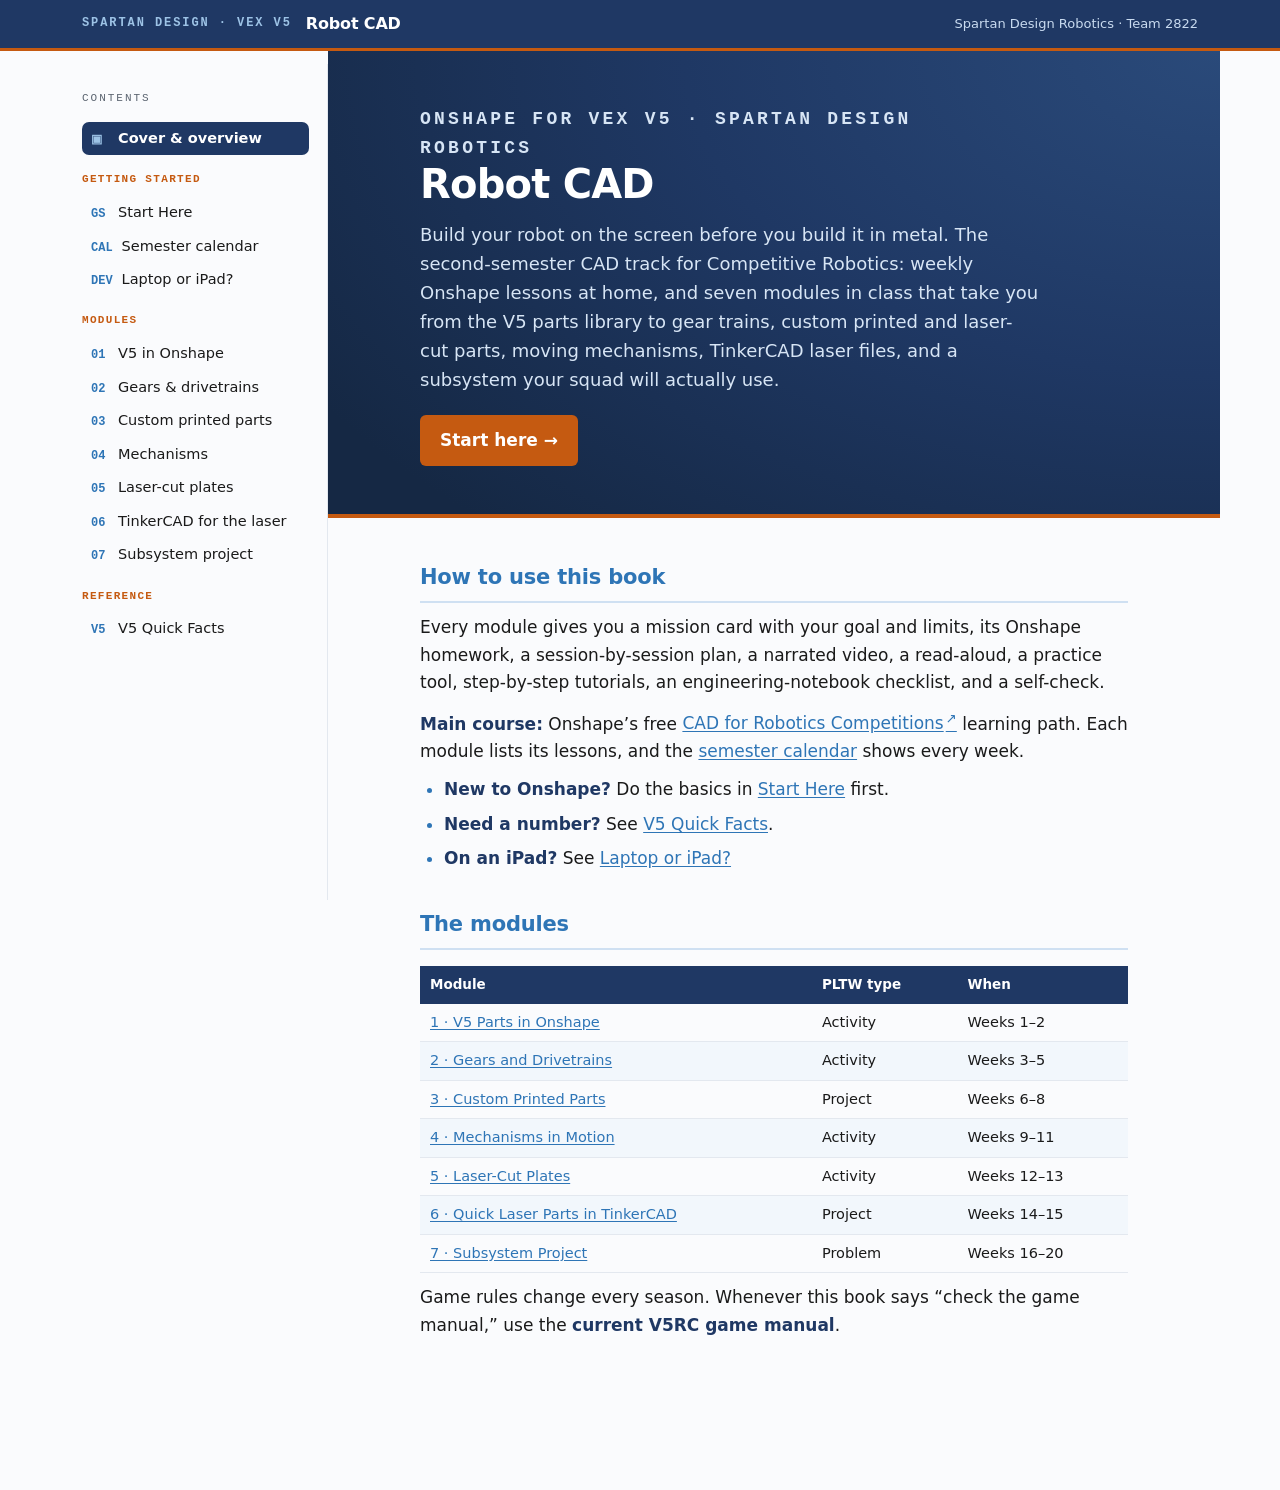
==== commit fbc349da: "update" ====
--- a/docs/index.html
+++ b/docs/index.html
@@ -7,13 +7,13 @@
 <div class="book"><nav class="toc" id="toc" aria-label="Table of contents"></nav>
 <main class="main">
 <section class="hero"><div class="hero__in"><p class="hero__eyebrow">Onshape for VEX V5 · Spartan Design Robotics</p><h1>Robot CAD</h1>
-<p>Build your robot on the screen before you build it in metal. Six self-paced modules take you from the V5 parts library to custom printed and laser-cut parts, gear trains, moving mechanisms, and a competition subsystem your squad will actually use.</p>
+<p>Build your robot on the screen before you build it in metal. The second-semester CAD track for Competitive Robotics: weekly Onshape lessons at home, and seven modules in class that take you from the V5 parts library to gear trains, custom printed and laser-cut parts, moving mechanisms, TinkerCAD laser files, and a subsystem your squad will actually use.</p>
 <a class="cta" href="start-here.html">Start here →</a></div></section>
 <section class="toc-full prose"><h2>How to use this book</h2>
-<p>Every module gives you a mission card with your goal and limits, a meeting-by-meeting plan, a narrated video, a read-aloud, a practice tool, step-by-step tutorials, an engineering-notebook checklist, and a self-check.</p>
-<p><strong>Main course:</strong> Onshape’s free <a class="ext" href="https://learn.onshape.com/learn/learning-path/cad-for-robotics" target="_blank" rel="noopener">CAD for Robotics Competitions</a> learning path. Each module links the Onshape unit to do with it.</p>
+<p>Every module gives you a mission card with your goal and limits, its Onshape homework, a session-by-session plan, a narrated video, a read-aloud, a practice tool, step-by-step tutorials, an engineering-notebook checklist, and a self-check.</p>
+<p><strong>Main course:</strong> Onshape’s free <a class="ext" href="https://learn.onshape.com/learn/learning-path/cad-for-robotics" target="_blank" rel="noopener">CAD for Robotics Competitions</a> learning path. Each module lists its lessons, and the <a href="calendar.html">semester calendar</a> shows every week.</p>
 <ul><li><strong>New to Onshape?</strong> Do the basics in <a href="start-here.html">Start Here</a> first.</li><li><strong>Need a number?</strong> See <a href="v5-facts.html">V5 Quick Facts</a>.</li><li><strong>On an iPad?</strong> See <a href="devices.html">Laptop or iPad?</a></li></ul>
-<h2>The modules</h2><table class="dtable"><thead><tr><th>Module</th><th>PLTW type</th><th>Pace</th></tr></thead><tbody><tr><td><a href="module-1.html">1 · V5 Parts in Onshape</a></td><td>Activity</td><td>2 meetings</td></tr><tr><td><a href="module-2.html">2 · Custom Printed Parts</a></td><td>Project</td><td>2 meetings</td></tr><tr><td><a href="module-3.html">3 · Gears and Drivetrains</a></td><td>Activity</td><td>2 meetings</td></tr><tr><td><a href="module-4.html">4 · Mechanisms in Motion</a></td><td>Activity</td><td>2 meetings</td></tr><tr><td><a href="module-5.html">5 · Laser-Cut Plates</a></td><td>Activity</td><td>2 meetings</td></tr><tr><td><a href="module-6.html">6 · Subsystem Project</a></td><td>Problem</td><td>4 meetings</td></tr></tbody></table>
+<h2>The modules</h2><table class="dtable"><thead><tr><th>Module</th><th>PLTW type</th><th>When</th></tr></thead><tbody><tr><td><a href="module-1.html">1 · V5 Parts in Onshape</a></td><td>Activity</td><td>Weeks 1–2</td></tr><tr><td><a href="module-2.html">2 · Gears and Drivetrains</a></td><td>Activity</td><td>Weeks 3–5</td></tr><tr><td><a href="module-3.html">3 · Custom Printed Parts</a></td><td>Project</td><td>Weeks 6–8</td></tr><tr><td><a href="module-4.html">4 · Mechanisms in Motion</a></td><td>Activity</td><td>Weeks 9–11</td></tr><tr><td><a href="module-5.html">5 · Laser-Cut Plates</a></td><td>Activity</td><td>Weeks 12–13</td></tr><tr><td><a href="module-6.html">6 · Quick Laser Parts in TinkerCAD</a></td><td>Project</td><td>Weeks 14–15</td></tr><tr><td><a href="module-7.html">7 · Subsystem Project</a></td><td>Problem</td><td>Weeks 16–20</td></tr></tbody></table>
 <p>Game rules change every season. Whenever this book says “check the game manual,” use the <strong>current V5RC game manual</strong>.</p></section>
 </main></div>
 <script src="nav.js"></script>
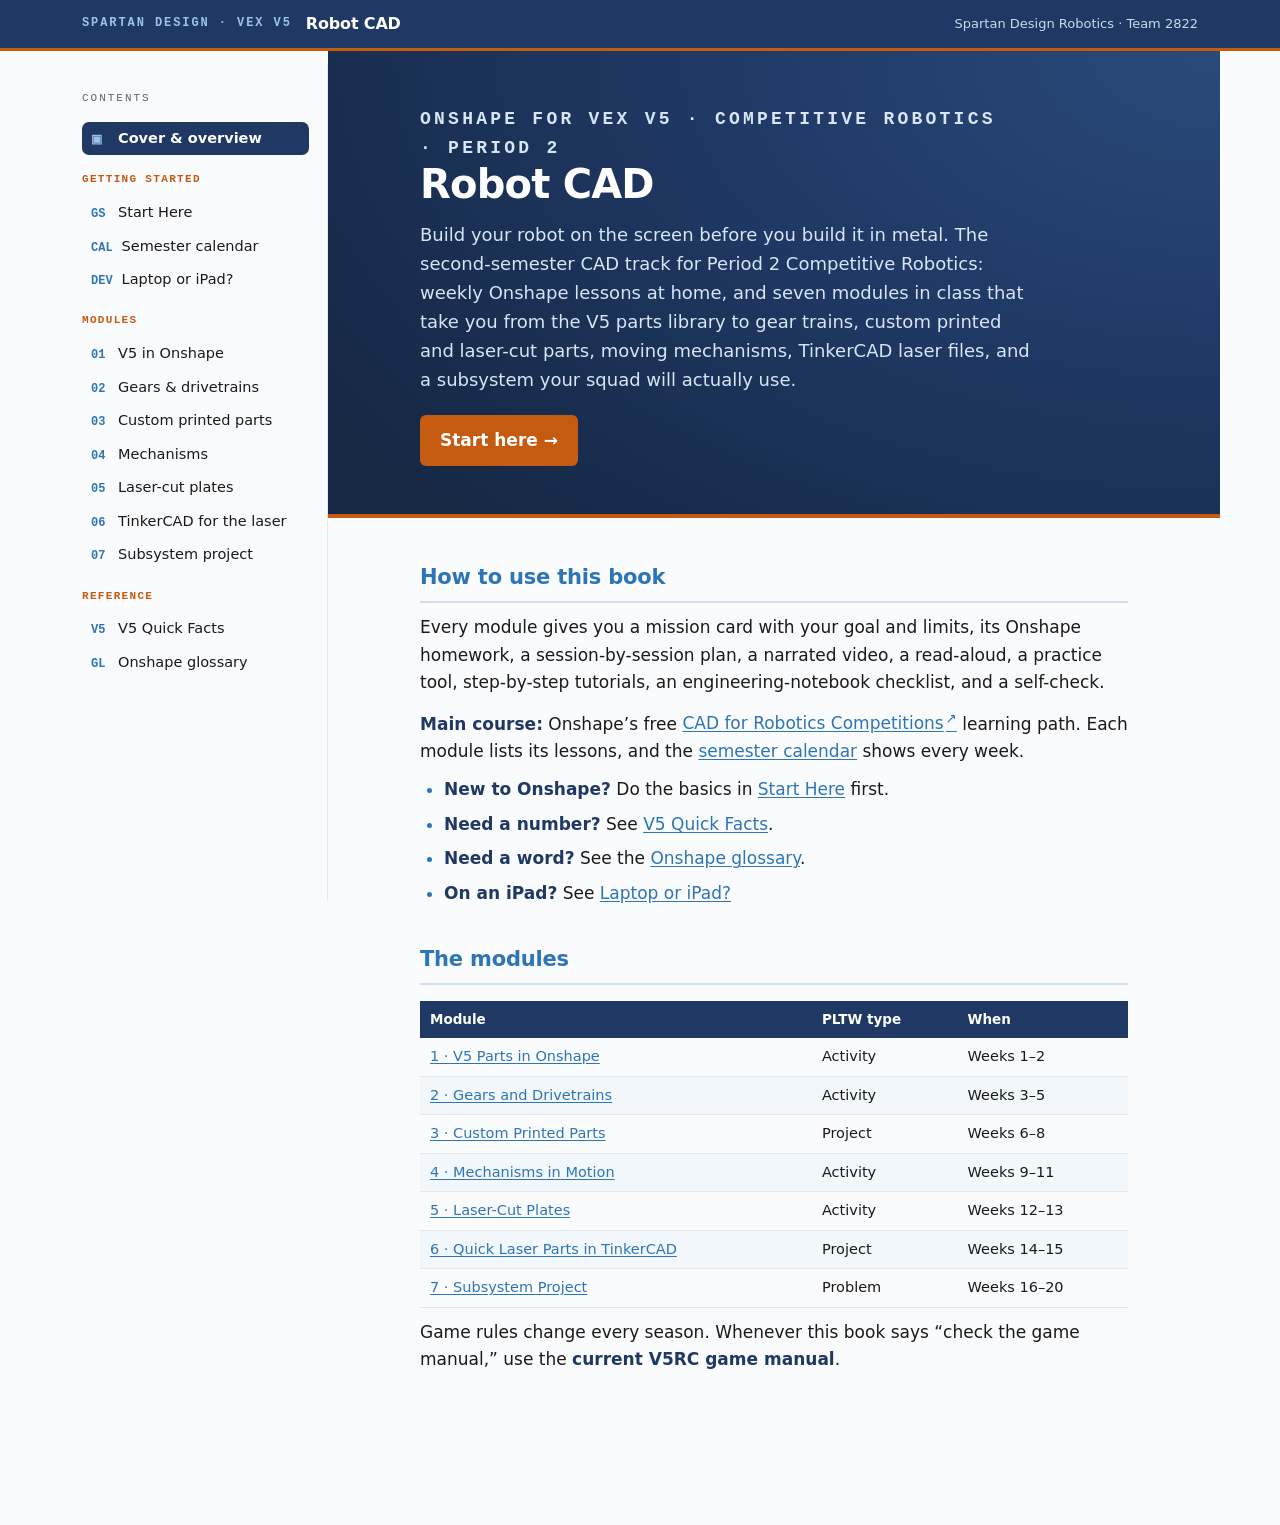
==== commit 2e5b471f: "robot cad" ====
--- a/docs/index.html
+++ b/docs/index.html
@@ -6,13 +6,13 @@
 <span class="topbar__school">Spartan Design Robotics · Team 2822</span><button class="menu-btn" id="menuBtn" aria-label="Toggle contents">Contents</button></div></header>
 <div class="book"><nav class="toc" id="toc" aria-label="Table of contents"></nav>
 <main class="main">
-<section class="hero"><div class="hero__in"><p class="hero__eyebrow">Onshape for VEX V5 · Spartan Design Robotics</p><h1>Robot CAD</h1>
-<p>Build your robot on the screen before you build it in metal. The second-semester CAD track for Competitive Robotics: weekly Onshape lessons at home, and seven modules in class that take you from the V5 parts library to gear trains, custom printed and laser-cut parts, moving mechanisms, TinkerCAD laser files, and a subsystem your squad will actually use.</p>
+<section class="hero"><div class="hero__in"><p class="hero__eyebrow">Onshape for VEX V5 · Competitive Robotics · Period 2</p><h1>Robot CAD</h1>
+<p>Build your robot on the screen before you build it in metal. The second-semester CAD track for Period 2 Competitive Robotics: weekly Onshape lessons at home, and seven modules in class that take you from the V5 parts library to gear trains, custom printed and laser-cut parts, moving mechanisms, TinkerCAD laser files, and a subsystem your squad will actually use.</p>
 <a class="cta" href="start-here.html">Start here →</a></div></section>
 <section class="toc-full prose"><h2>How to use this book</h2>
 <p>Every module gives you a mission card with your goal and limits, its Onshape homework, a session-by-session plan, a narrated video, a read-aloud, a practice tool, step-by-step tutorials, an engineering-notebook checklist, and a self-check.</p>
 <p><strong>Main course:</strong> Onshape’s free <a class="ext" href="https://learn.onshape.com/learn/learning-path/cad-for-robotics" target="_blank" rel="noopener">CAD for Robotics Competitions</a> learning path. Each module lists its lessons, and the <a href="calendar.html">semester calendar</a> shows every week.</p>
-<ul><li><strong>New to Onshape?</strong> Do the basics in <a href="start-here.html">Start Here</a> first.</li><li><strong>Need a number?</strong> See <a href="v5-facts.html">V5 Quick Facts</a>.</li><li><strong>On an iPad?</strong> See <a href="devices.html">Laptop or iPad?</a></li></ul>
+<ul><li><strong>New to Onshape?</strong> Do the basics in <a href="start-here.html">Start Here</a> first.</li><li><strong>Need a number?</strong> See <a href="v5-facts.html">V5 Quick Facts</a>.</li><li><strong>Need a word?</strong> See the <a href="glossary.html">Onshape glossary</a>.</li><li><strong>On an iPad?</strong> See <a href="devices.html">Laptop or iPad?</a></li></ul>
 <h2>The modules</h2><table class="dtable"><thead><tr><th>Module</th><th>PLTW type</th><th>When</th></tr></thead><tbody><tr><td><a href="module-1.html">1 · V5 Parts in Onshape</a></td><td>Activity</td><td>Weeks 1–2</td></tr><tr><td><a href="module-2.html">2 · Gears and Drivetrains</a></td><td>Activity</td><td>Weeks 3–5</td></tr><tr><td><a href="module-3.html">3 · Custom Printed Parts</a></td><td>Project</td><td>Weeks 6–8</td></tr><tr><td><a href="module-4.html">4 · Mechanisms in Motion</a></td><td>Activity</td><td>Weeks 9–11</td></tr><tr><td><a href="module-5.html">5 · Laser-Cut Plates</a></td><td>Activity</td><td>Weeks 12–13</td></tr><tr><td><a href="module-6.html">6 · Quick Laser Parts in TinkerCAD</a></td><td>Project</td><td>Weeks 14–15</td></tr><tr><td><a href="module-7.html">7 · Subsystem Project</a></td><td>Problem</td><td>Weeks 16–20</td></tr></tbody></table>
 <p>Game rules change every season. Whenever this book says “check the game manual,” use the <strong>current V5RC game manual</strong>.</p></section>
 </main></div>
